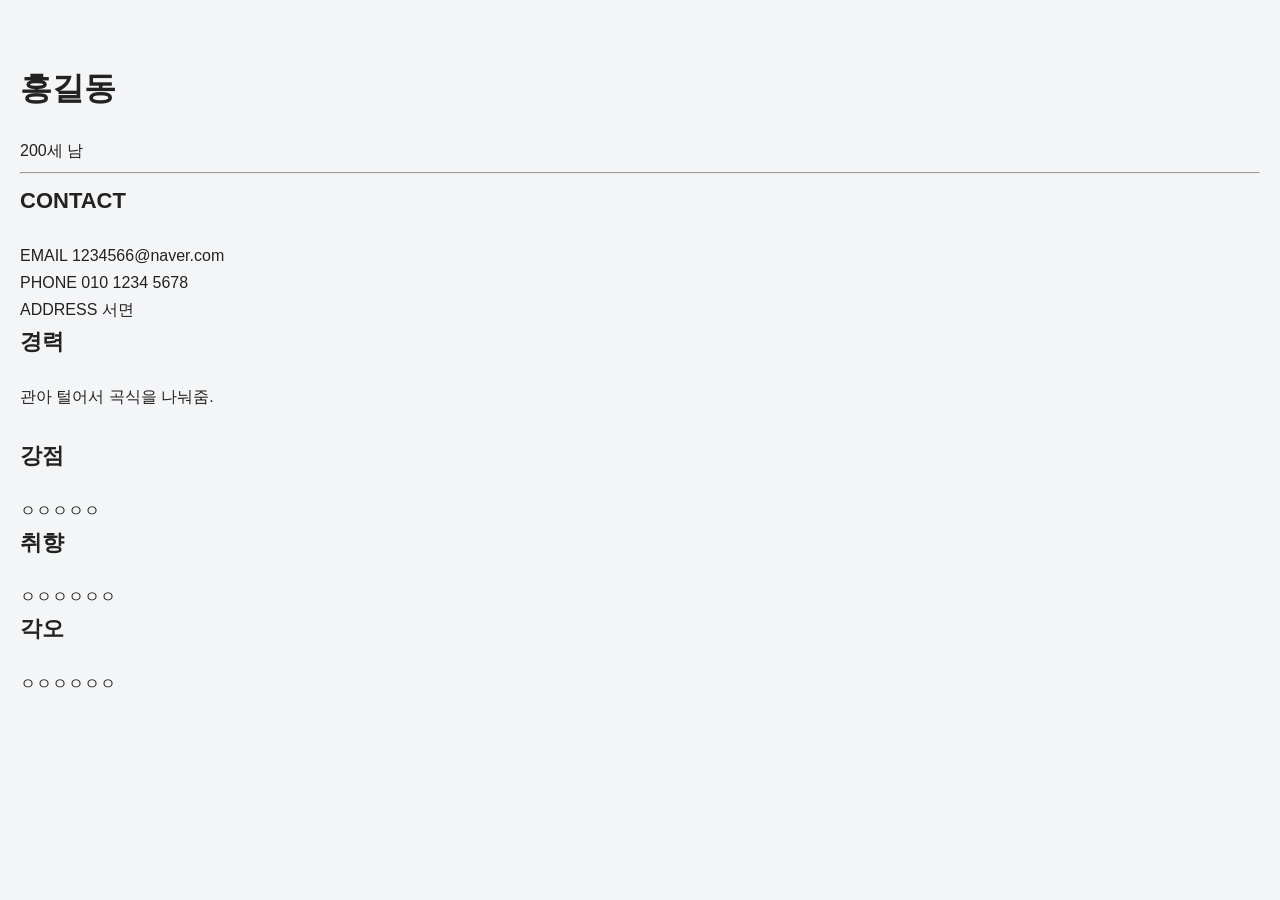
==== index.html @ 50d445d7 "Upadate portfolio" ====
<!DOCTYPE html>
<html lang="ko">

<head>

    <meta charset="UTF-8">

    <meta
        name="viewport"
        content="width=device-width, initial-scale=1.0"
    >

    <title>
        
            홍길동 - Portfolio
        
    </title>

    <!-- Flask에서 사용하는 CSS -->
    <link
        rel="stylesheet"
        href="style.css"
    >

</head>


<body>

<div class="portfolio-container">


    <!-- ========================= -->
    <!-- 이름 -->
    <!-- ========================= -->

    

    <h1 class="profile-name">
        홍길동
    </h1>

    


    <!-- ========================= -->
    <!-- 나이 / 성별 -->
    <!-- ========================= -->

    

    <div class="basic-info">

        

        <span>
            200세
        </span>

        


        

        <span>
            남
        </span>

        

    </div>

    


    <hr>


    <!-- ========================= -->
    <!-- CONTACT -->
    <!-- ========================= -->

    

    <section>

        <h2 class="section-title">
            CONTACT
        </h2>


        

        <div class="contact-row">

            <span class="contact-label">
                EMAIL
            </span>

            <span>
                1234566@naver.com
            </span>

        </div>

        


        

        <div class="contact-row">

            <span class="contact-label">
                PHONE
            </span>

            <span>
                010 1234 5678
            </span>

        </div>

        


        

        <div class="contact-row">

            <span class="contact-label">
                ADDRESS
            </span>

            <span>
                서면 
            </span>

        </div>

        

    </section>

    


    <!-- ========================= -->
    <!-- 경력 -->
    <!-- ========================= -->

    

    <section>

        <h2 class="section-title">
            경력
        </h2>

        <div class="content-text">
            관아 털어서 곡식을 나눠줌. <br><br>
        </div>

    </section>

    


    <!-- ========================= -->
    <!-- 강점 -->
    <!-- ========================= -->

    

    <section>

        <h2 class="section-title">
            강점
        </h2>

        <div class="content-text">
            ㅇㅇㅇㅇㅇ
        </div>

    </section>

    


    <!-- ========================= -->
    <!-- 취향 -->
    <!-- ========================= -->

    

    <section>

        <h2 class="section-title">
            취향
        </h2>

        <div class="content-text">
            ㅇㅇㅇㅇㅇㅇ
        </div>

    </section>

    


    <!-- ========================= -->
    <!-- 각오 -->
    <!-- ========================= -->

    

    <section>

        <h2 class="section-title">
            각오
        </h2>

        <div class="content-text">
            ㅇㅇㅇㅇㅇㅇ
        </div>

    </section>

    


</div>

</body>

</html>
---- style.css ----
* {
    box-sizing: border-box;
}


html {
    scroll-behavior: smooth;
}


body {

    margin: 0;

    padding: 40px 20px;

    background: #f4f5f7;

    color: #222;

    font-family:
        Arial,
        "Noto Sans KR",
        sans-serif;

    line-height: 1.7;

}


.container {

    width: 100%;

    max-width: 850px;

    margin: 0 auto;

}


.card {

    background: white;

    border-radius: 18px;

    padding: 30px;

    margin-bottom: 20px;

    box-shadow:
        0 5px 20px
        rgba(0, 0, 0, 0.06);

}


.profile-header {

    padding: 50px 35px;

}


.profile-label {

    margin: 0 0 10px;

    font-size: 13px;

    font-weight: bold;

    letter-spacing: 3px;

    color: #777;

}


.profile-header h1 {

    margin: 0;

    font-size: 48px;

    line-height: 1.2;

}


.profile-basic {

    margin-top: 12px;

    color: #777;

    font-size: 18px;

}


h2 {

    margin-top: 0;

    margin-bottom: 22px;

    font-size: 22px;

}


.notice {

    padding: 14px 16px;

    margin-top: 20px;

    background: #f4f5f7;

    border-radius: 10px;

    color: #666;

    font-size: 14px;

}


.description {

    color: #777;

    font-size: 14px;

}


.field {

    margin-bottom: 24px;

}


.field:last-child {

    margin-bottom: 0;

}


label {

    display: block;

    margin-bottom: 8px;

    font-weight: bold;

}


input,
textarea {

    width: 100%;

    padding: 13px 15px;

    border: 1px solid #d9dce1;

    border-radius: 10px;

    font-size: 16px;

    font-family: inherit;

    background: white;

}


input:focus,
textarea:focus {

    outline: 3px solid
        rgba(0, 0, 0, 0.08);

    border-color: #777;

}


textarea {

    min-height: 180px;

    resize: vertical;

}


.visibility {

    display: flex;

    gap: 8px;

    margin-top: 10px;

}


.visibility button {

    padding: 8px 16px;

    border: 1px solid #d9dce1;

    border-radius: 8px;

    background: white;

    cursor: pointer;

    font-size: 14px;

}


.visibility button:hover {

    background: #f1f2f4;

}


.visibility button.active {

    background: #222;

    color: white;

    border-color: #222;

}


.action-buttons {

    display: flex;

    flex-wrap: wrap;

    gap: 10px;

}


.action-buttons button {

    min-height: 46px;

    padding: 10px 18px;

    border: none;

    border-radius: 10px;

    cursor: pointer;

    font-size: 15px;

    font-weight: bold;

}


.save-button {

    background: #222;

    color: white;

}


.preview-button {

    background: #e9eaed;

    color: #222;

}


.generate-button {

    background: #555;

    color: white;

}


.action-buttons button:hover {

    opacity: 0.85;

}


.action-buttons button:focus,
.visibility button:focus {

    outline: 3px solid
        rgba(0, 0, 0, 0.25);

    outline-offset: 2px;

}


.contact-item {

    display: flex;

    flex-wrap: wrap;

    gap: 15px;

    padding: 15px 0;

    border-bottom: 1px solid #eee;

}


.contact-item:last-child {

    border-bottom: none;

}


.contact-item strong {

    width: 100px;

    font-size: 13px;

    color: #777;

    letter-spacing: 1px;

}


.contact-item span {

    flex: 1;

}


.content {

    white-space: normal;

}


.private-message {

    color: #888;

}


@media (max-width: 600px) {

    body {

        padding: 20px 12px;

    }


    .card {

        padding: 22px;

        border-radius: 14px;

    }


    .profile-header {

        padding: 35px 22px;

    }


    .profile-header h1 {

        font-size: 36px;

    }


    .action-buttons {

        flex-direction: column;

    }


    .action-buttons button {

        width: 100%;

    }


    .contact-item {

        display: block;

    }


    .contact-item strong {

        display: block;

        width: auto;

        margin-bottom: 4px;

    }

}
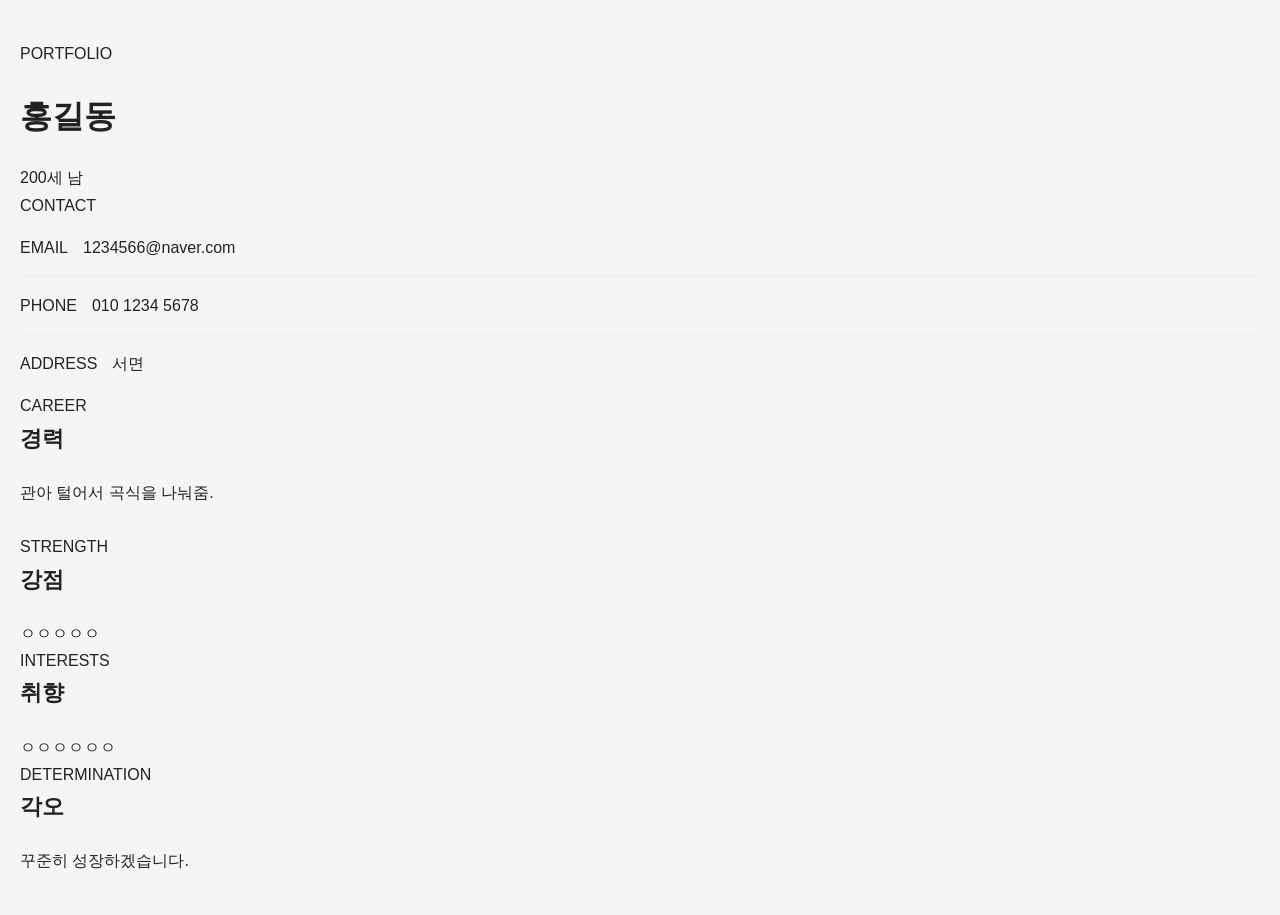
==== commit 6af9662a: "Update public portfolio" ====
--- a/index.html
+++ b/index.html
@@ -16,7 +16,6 @@
         
     </title>
 
-    <!-- Flask에서 사용하는 CSS -->
     <link
         rel="stylesheet"
         href="style.css"
@@ -27,211 +26,248 @@
 
 <body>
 
-<div class="portfolio-container">
-
-
-    <!-- ========================= -->
-    <!-- 이름 -->
-    <!-- ========================= -->
-
-    
-
-    <h1 class="profile-name">
-        홍길동
-    </h1>
-
-    
-
-
-    <!-- ========================= -->
-    <!-- 나이 / 성별 -->
-    <!-- ========================= -->
-
-    
-
-    <div class="basic-info">
-
-        
-
-        <span>
-            200세
-        </span>
-
-        
-
-
-        
-
-        <span>
-            남
-        </span>
-
-        
-
-    </div>
-
-    
-
-
-    <hr>
-
-
-    <!-- ========================= -->
-    <!-- CONTACT -->
-    <!-- ========================= -->
-
-    
-
-    <section>
-
-        <h2 class="section-title">
-            CONTACT
-        </h2>
-
-
-        
-
-        <div class="contact-row">
-
-            <span class="contact-label">
-                EMAIL
-            </span>
-
-            <span>
-                1234566@naver.com
-            </span>
-
-        </div>
-
-        
-
-
-        
-
-        <div class="contact-row">
-
-            <span class="contact-label">
-                PHONE
-            </span>
-
-            <span>
-                010 1234 5678
-            </span>
-
-        </div>
-
-        
-
-
-        
-
-        <div class="contact-row">
-
-            <span class="contact-label">
-                ADDRESS
-            </span>
-
-            <span>
-                서면 
-            </span>
-
-        </div>
-
-        
-
-    </section>
-
-    
-
-
-    <!-- ========================= -->
-    <!-- 경력 -->
-    <!-- ========================= -->
-
-    
-
-    <section>
-
-        <h2 class="section-title">
-            경력
-        </h2>
-
-        <div class="content-text">
-            관아 털어서 곡식을 나눠줌. +<div class="portfolio-page">
+
+    <main class="portfolio-container">
+
+
+        <!-- ========================= -->
+        <!-- 상단 프로필 -->
+        <!-- ========================= -->
+
+        <header class="portfolio-hero">
+
+            <div class="hero-label">
+                PORTFOLIO
+            </div>
+
+
+            
+
+            <h1 class="profile-name">
+                홍길동
+            </h1>
+
+            
+
+
+            
+
+            <div class="basic-info">
+
+                
+
+                <span>
+                    200세
+                </span>
+
+                
+
+
+                
+
+                <span>
+                    남
+                </span>
+
+                
+
+            </div>
+
+            
+
+
+        </header>
+
+
+        <!-- ========================= -->
+        <!-- CONTACT -->
+        <!-- ========================= -->
+
+        
+
+        <section class="portfolio-section">
+
+            <div class="section-label">
+                CONTACT
+            </div>
+
+
+            <div class="contact-list">
+
+
+                
+
+                <div class="contact-item">
+
+                    <div class="contact-label">
+                        EMAIL
+                    </div>
+
+                    <div class="contact-value">
+                        1234566@naver.com
+                    </div>
+
+                </div>
+
+                
+
+
+                
+
+                <div class="contact-item">
+
+                    <div class="contact-label">
+                        PHONE
+                    </div>
+
+                    <div class="contact-value">
+                        010 1234 5678
+                    </div>
+
+                </div>
+
+                
+
+
+                
+
+                <div class="contact-item">
+
+                    <div class="contact-label">
+                        ADDRESS
+                    </div>
+
+                    <div class="contact-value">
+                        서면 
+                    </div>
+
+                </div>
+
+                
+
+
+            </div>
+
+        </section>
+
+        
+
+
+        <!-- ========================= -->
+        <!-- 경력 -->
+        <!-- ========================= -->
+
+        
+
+        <section class="portfolio-section">
+
+            <div class="section-label">
+                CAREER
+            </div>
+
+            <h2>
+                경력
+            </h2>
+
+            <div class="section-content">
+                관아 털어서 곡식을 나눠줌.  <br> <br>
-        </div>
-
-    </section>
-
-    
-
-
-    <!-- ========================= -->
-    <!-- 강점 -->
-    <!-- ========================= -->
-
-    
-
-    <section>
-
-        <h2 class="section-title">
-            강점
-        </h2>
-
-        <div class="content-text">
-            ㅇㅇㅇㅇㅇ
-        </div>
-
-    </section>
-
-    
-
-
-    <!-- ========================= -->
-    <!-- 취향 -->
-    <!-- ========================= -->
-
-    
-
-    <section>
-
-        <h2 class="section-title">
-            취향
-        </h2>
-
-        <div class="content-text">
-            ㅇㅇㅇㅇㅇㅇ
-        </div>
-
-    </section>
-
-    
-
-
-    <!-- ========================= -->
-    <!-- 각오 -->
-    <!-- ========================= -->
-
-    
-
-    <section>
-
-        <h2 class="section-title">
-            각오
-        </h2>
-
-        <div class="content-text">
-            ㅇㅇㅇㅇㅇㅇ
-        </div>
-
-    </section>
-
-    
-
+            </div>
+
+        </section>
+
+        
+
+
+        <!-- ========================= -->
+        <!-- 강점 -->
+        <!-- ========================= -->
+
+        
+
+        <section class="portfolio-section">
+
+            <div class="section-label">
+                STRENGTH
+            </div>
+
+            <h2>
+                강점
+            </h2>
+
+            <div class="section-content">
+                ㅇㅇㅇㅇㅇ
+            </div>
+
+        </section>
+
+        
+
+
+        <!-- ========================= -->
+        <!-- 취향 -->
+        <!-- ========================= -->
+
+        
+
+        <section class="portfolio-section">
+
+            <div class="section-label">
+                INTERESTS
+            </div>
+
+            <h2>
+                취향
+            </h2>
+
+            <div class="section-content">
+                ㅇㅇㅇㅇㅇㅇ
+            </div>
+
+        </section>
+
+        
+
+
+        <!-- ========================= -->
+        <!-- 각오 -->
+        <!-- ========================= -->
+
+        
+
+        <section class="portfolio-section">
+
+            <div class="section-label">
+                DETERMINATION
+            </div>
+
+            <h2>
+                각오
+            </h2>
+
+            <div class="section-content">
+                꾸준히 성장하겠습니다.
+            </div>
+
+        </section>
+
+        
+
+
+        <!-- ========================= -->
+        <!-- 로컬 편집 버튼 -->
+        <!-- ========================= -->
+
+        
+
+
+    </main>
 
 </div>
 
+
 </body>
 
 </html>
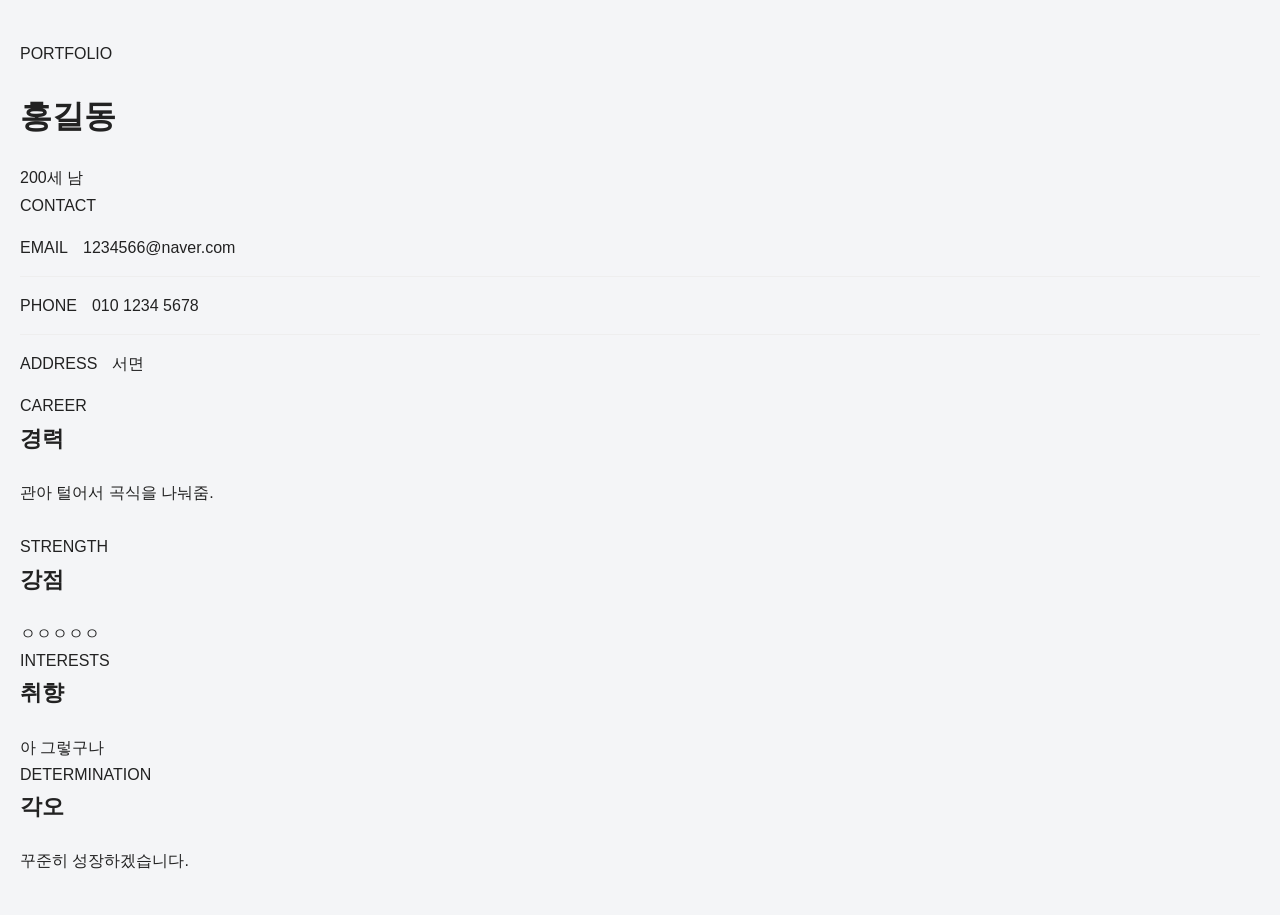
==== commit 826a45c9: "Update public portfolio" ====
--- a/index.html
+++ b/index.html
@@ -223,7 +223,7 @@
             </h2>
 
             <div class="section-content">
-                ㅇㅇㅇㅇㅇㅇ
+                아 그렇구나
             </div>
 
         </section>
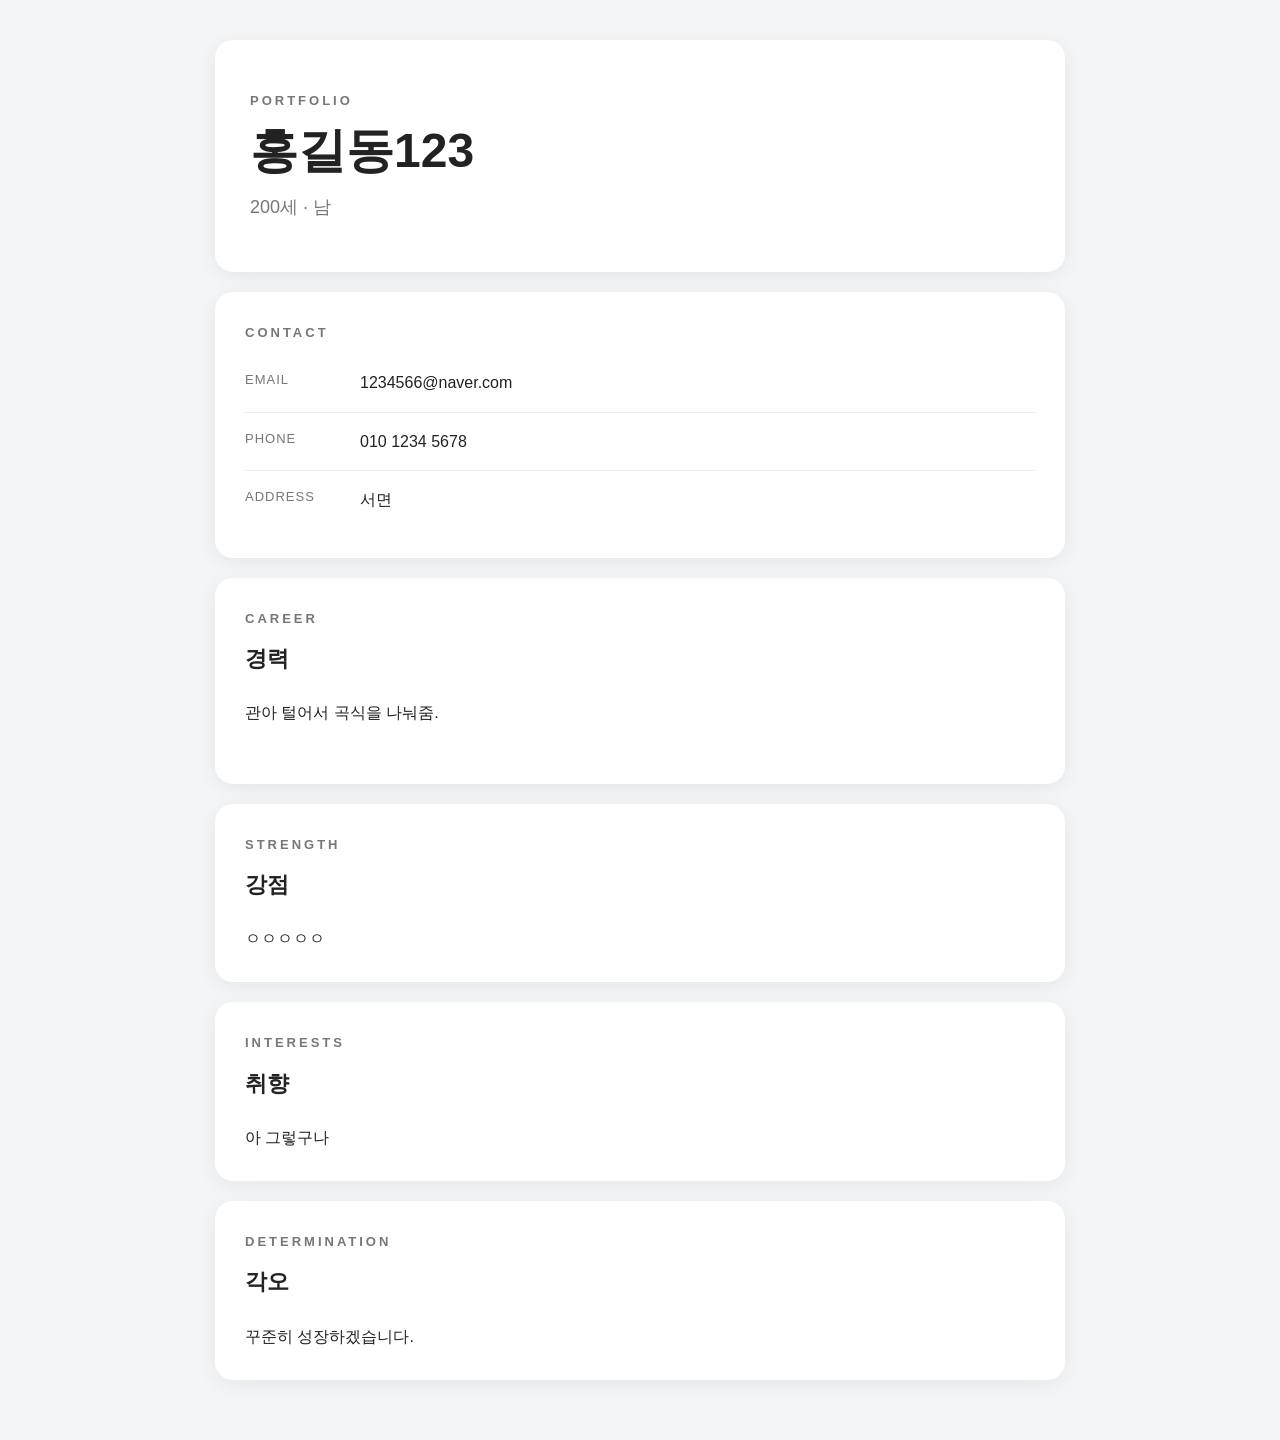
==== commit c4f18ec8: "Update public portfolio" ====
--- a/index.html
+++ b/index.html
@@ -12,7 +12,7 @@
 
     <title>
         
-            홍길동 - Portfolio
+            홍길동123 - Portfolio
         
     </title>
 
@@ -45,7 +45,7 @@
             
 
             <h1 class="profile-name">
-                홍길동
+                홍길동123
             </h1>
 
             
--- a/style.css
+++ b/style.css
@@ -2,444 +2,345 @@
     box-sizing: border-box;
 }
 
-
 html {
     scroll-behavior: smooth;
 }
 
-
 body {
-
     margin: 0;
-
     padding: 40px 20px;
-
     background: #f4f5f7;
-
     color: #222;
-
-    font-family:
-        Arial,
-        "Noto Sans KR",
-        sans-serif;
-
+    font-family: Arial, "Noto Sans KR", sans-serif;
     line-height: 1.7;
-
-}
-
+}
 
 .container {
-
     width: 100%;
-
     max-width: 850px;
-
     margin: 0 auto;
-
-}
-
+}
 
 .card {
-
     background: white;
-
     border-radius: 18px;
-
     padding: 30px;
-
     margin-bottom: 20px;
-
-    box-shadow:
-        0 5px 20px
-        rgba(0, 0, 0, 0.06);
-
-}
-
+    box-shadow: 0 5px 20px rgba(0, 0, 0, 0.06);
+}
 
 .profile-header {
-
     padding: 50px 35px;
-
-}
-
+}
 
 .profile-label {
-
     margin: 0 0 10px;
-
     font-size: 13px;
-
     font-weight: bold;
-
     letter-spacing: 3px;
-
-    color: #777;
-
-}
-
+    color: #777;
+}
 
 .profile-header h1 {
-
     margin: 0;
-
     font-size: 48px;
-
     line-height: 1.2;
-
-}
-
+}
 
 .profile-basic {
-
     margin-top: 12px;
-
-    color: #777;
-
+    color: #777;
     font-size: 18px;
-
-}
-
+}
 
 h2 {
-
     margin-top: 0;
-
     margin-bottom: 22px;
-
     font-size: 22px;
-
-}
-
+}
 
 .notice {
-
     padding: 14px 16px;
-
     margin-top: 20px;
-
     background: #f4f5f7;
-
     border-radius: 10px;
-
     color: #666;
-
     font-size: 14px;
-
-}
-
+}
 
 .description {
-
-    color: #777;
-
+    color: #777;
     font-size: 14px;
-
-}
-
+}
 
 .field {
-
     margin-bottom: 24px;
-
-}
-
+}
 
 .field:last-child {
-
     margin-bottom: 0;
-
-}
-
+}
 
 label {
-
     display: block;
-
     margin-bottom: 8px;
-
     font-weight: bold;
-
-}
-
+}
 
 input,
 textarea {
-
     width: 100%;
-
     padding: 13px 15px;
-
     border: 1px solid #d9dce1;
-
     border-radius: 10px;
-
     font-size: 16px;
-
     font-family: inherit;
-
     background: white;
-
-}
-
+}
 
 input:focus,
 textarea:focus {
-
-    outline: 3px solid
-        rgba(0, 0, 0, 0.08);
-
+    outline: 3px solid rgba(0, 0, 0, 0.08);
     border-color: #777;
-
-}
-
+}
 
 textarea {
-
     min-height: 180px;
-
     resize: vertical;
-
-}
-
+}
 
 .visibility {
-
     display: flex;
-
     gap: 8px;
-
     margin-top: 10px;
-
-}
-
+}
 
 .visibility button {
-
     padding: 8px 16px;
-
     border: 1px solid #d9dce1;
-
     border-radius: 8px;
-
     background: white;
-
     cursor: pointer;
-
     font-size: 14px;
-
-}
-
+}
 
 .visibility button:hover {
-
     background: #f1f2f4;
-
-}
-
+}
 
 .visibility button.active {
-
     background: #222;
-
     color: white;
-
     border-color: #222;
-
-}
-
+}
 
 .action-buttons {
-
     display: flex;
-
     flex-wrap: wrap;
-
     gap: 10px;
-
-}
-
+}
 
 .action-buttons button {
-
     min-height: 46px;
-
     padding: 10px 18px;
-
     border: none;
-
     border-radius: 10px;
-
     cursor: pointer;
-
     font-size: 15px;
-
     font-weight: bold;
-
-}
-
+}
 
 .save-button {
-
     background: #222;
-
     color: white;
-
-}
-
+}
 
 .preview-button {
-
     background: #e9eaed;
-
     color: #222;
-
-}
-
+}
 
 .generate-button {
-
     background: #555;
-
     color: white;
-
-}
-
+}
 
 .action-buttons button:hover {
-
     opacity: 0.85;
-
-}
-
+}
 
 .action-buttons button:focus,
 .visibility button:focus {
-
-    outline: 3px solid
-        rgba(0, 0, 0, 0.25);
-
+    outline: 3px solid rgba(0, 0, 0, 0.25);
     outline-offset: 2px;
-
-}
-
+}
 
 .contact-item {
-
     display: flex;
-
     flex-wrap: wrap;
-
     gap: 15px;
-
     padding: 15px 0;
-
     border-bottom: 1px solid #eee;
-
-}
-
+}
 
 .contact-item:last-child {
-
     border-bottom: none;
-
-}
-
+}
 
 .contact-item strong {
-
     width: 100px;
-
     font-size: 13px;
-
-    color: #777;
-
+    color: #777;
     letter-spacing: 1px;
-
-}
-
+}
 
 .contact-item span {
-
     flex: 1;
-
-}
-
+}
 
 .content {
-
     white-space: normal;
-
-}
-
+}
 
 .private-message {
-
     color: #888;
-
-}
-
+}
 
 @media (max-width: 600px) {
-
     body {
-
         padding: 20px 12px;
-
-    }
-
+    }
 
     .card {
-
         padding: 22px;
-
         border-radius: 14px;
-
-    }
-
+    }
 
     .profile-header {
-
         padding: 35px 22px;
-
-    }
-
+    }
 
     .profile-header h1 {
-
         font-size: 36px;
-
-    }
-
+    }
 
     .action-buttons {
-
         flex-direction: column;
-
-    }
-
+    }
 
     .action-buttons button {
-
         width: 100%;
-
-    }
-
+    }
 
     .contact-item {
-
         display: block;
-
-    }
-
+    }
 
     .contact-item strong {
-
         display: block;
-
         width: auto;
-
         margin-bottom: 4px;
-
-    }
-
-}+    }
+}
+
+/* ===== 공개 포트폴리오 페이지 ===== */
+
+.portfolio-page {
+    width: 100%;
+}
+
+.portfolio-container {
+    width: 100%;
+    max-width: 850px;
+    margin: 0 auto;
+}
+
+.portfolio-hero,
+.portfolio-section {
+    background: white;
+    border-radius: 18px;
+    padding: 30px;
+    margin-bottom: 20px;
+    box-shadow: 0 5px 20px rgba(0, 0, 0, 0.06);
+}
+
+.portfolio-hero {
+    padding: 50px 35px;
+}
+
+.hero-label,
+.section-label {
+    font-size: 13px;
+    font-weight: bold;
+    letter-spacing: 3px;
+    color: #777;
+    margin-bottom: 10px;
+}
+
+.profile-name {
+    margin: 0;
+    font-size: 48px;
+    line-height: 1.2;
+}
+
+.basic-info {
+    margin-top: 12px;
+    color: #777;
+    font-size: 18px;
+}
+
+.basic-info span:not(:last-child)::after {
+    content: " · ";
+}
+
+.portfolio-section h2 {
+    margin-top: 0;
+    margin-bottom: 22px;
+    font-size: 22px;
+}
+
+.contact-list .contact-item {
+    display: flex;
+    flex-wrap: wrap;
+    gap: 15px;
+    padding: 15px 0;
+    border-bottom: 1px solid #eee;
+}
+
+.contact-list .contact-item:last-child {
+    border-bottom: none;
+}
+
+.contact-label {
+    width: 100px;
+    font-size: 13px;
+    color: #777;
+    letter-spacing: 1px;
+}
+
+.contact-value {
+    flex: 1;
+}
+
+.section-content {
+    white-space: normal;
+    margin-top: 10px;
+}
+
+@media (max-width: 600px) {
+    .portfolio-hero,
+    .portfolio-section {
+        padding: 22px;
+        border-radius: 14px;
+    }
+
+    .contact-list .contact-item {
+        display: block;
+    }
+
+    .contact-label {
+        display: block;
+        width: auto;
+        margin-bottom: 4px;
+    }
+}
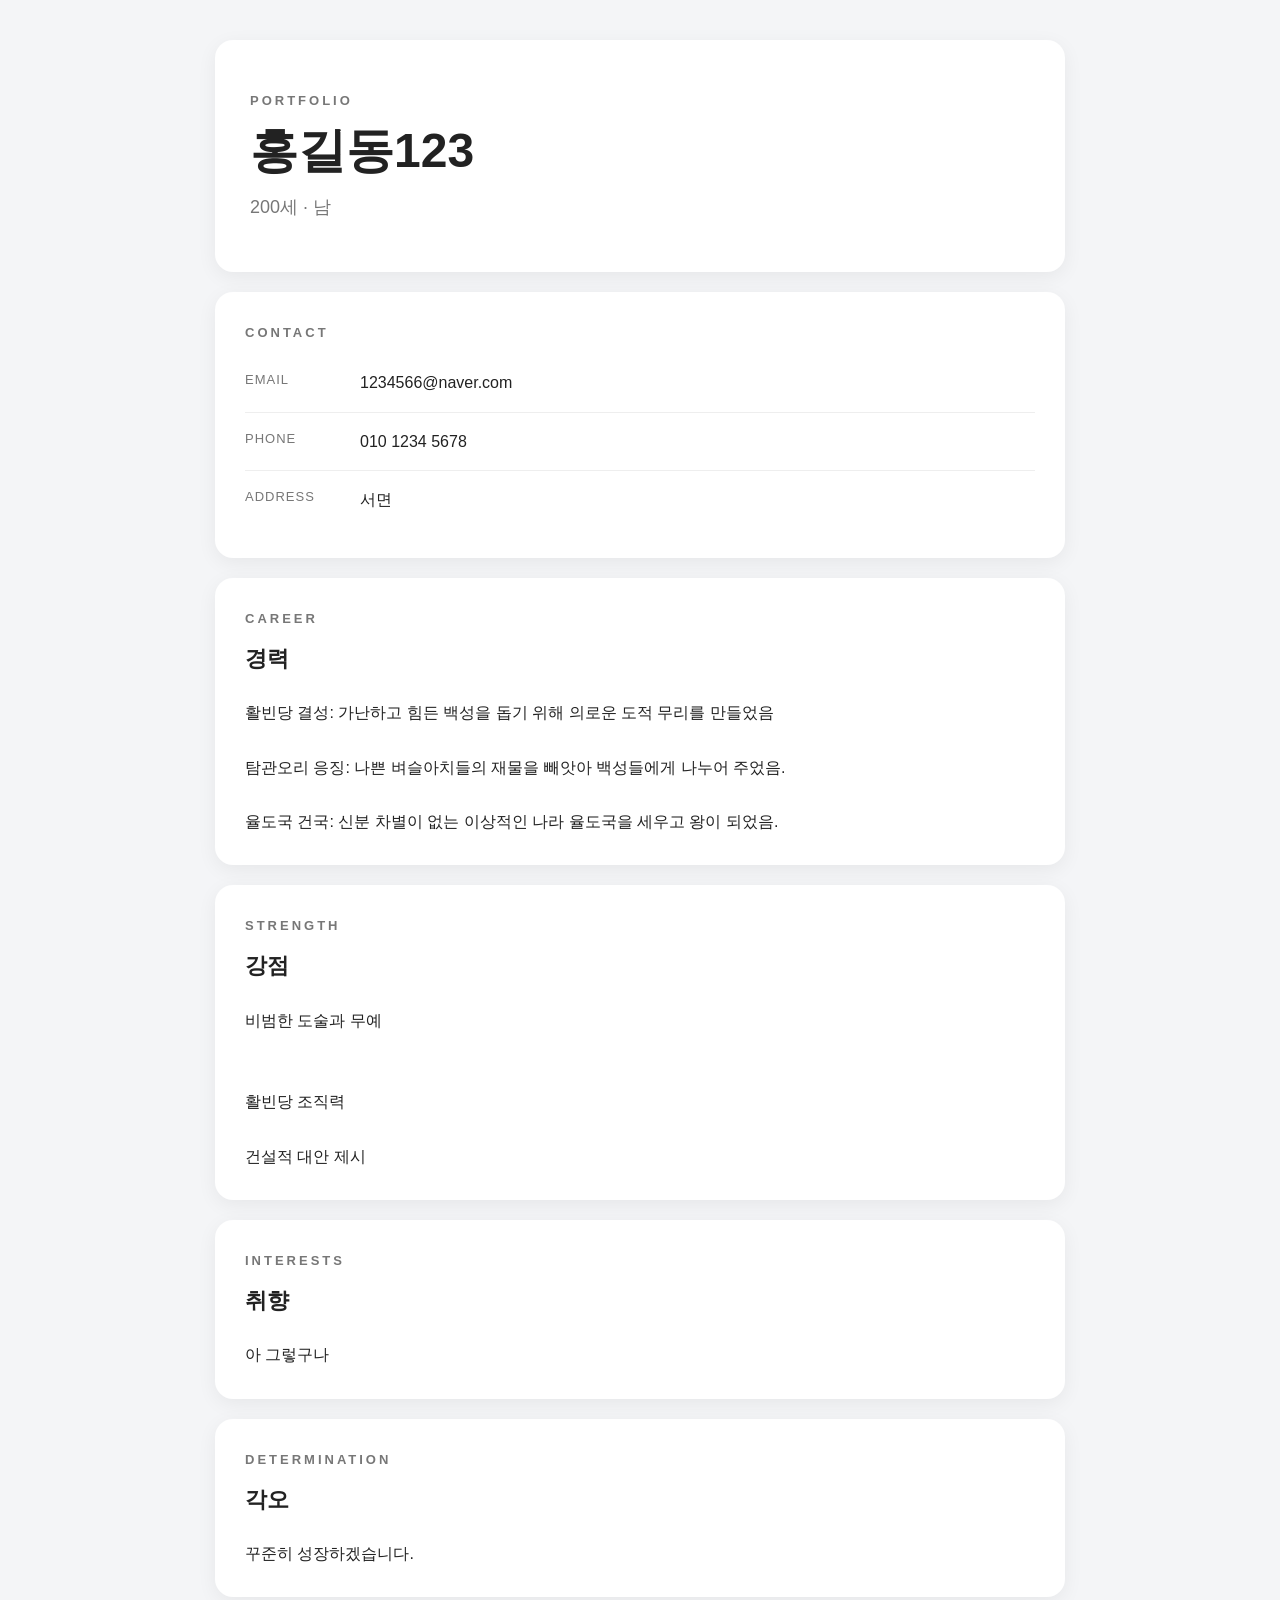
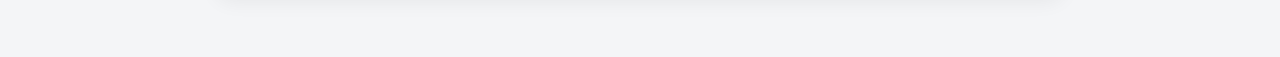
==== commit 31ac011e: "Update public portfolio" ====
--- a/index.html
+++ b/index.html
@@ -171,8 +171,11 @@
             </h2>
 
             <div class="section-content">
-                관아 털어서 곡식을 나눠줌. -<br>+                활빈당 결성: 가난하고 힘든 백성을 돕기 위해 의로운 도적 무리를 만들었음+<br>+<br>탐관오리 응징: 나쁜 벼슬아치들의 재물을 빼앗아 백성들에게 나누어 주었음.+<br>+<br>율도국 건국: 신분 차별이 없는 이상적인 나라 율도국을 세우고 왕이 되었음. <br>
             </div>
 
@@ -198,7 +201,12 @@
             </h2>
 
             <div class="section-content">
-                ㅇㅇㅇㅇㅇ
+                비범한 도술과 무예+<br>+<br>+<br>활빈당 조직력+<br>+<br>건설적 대안 제시
             </div>
 
         </section>
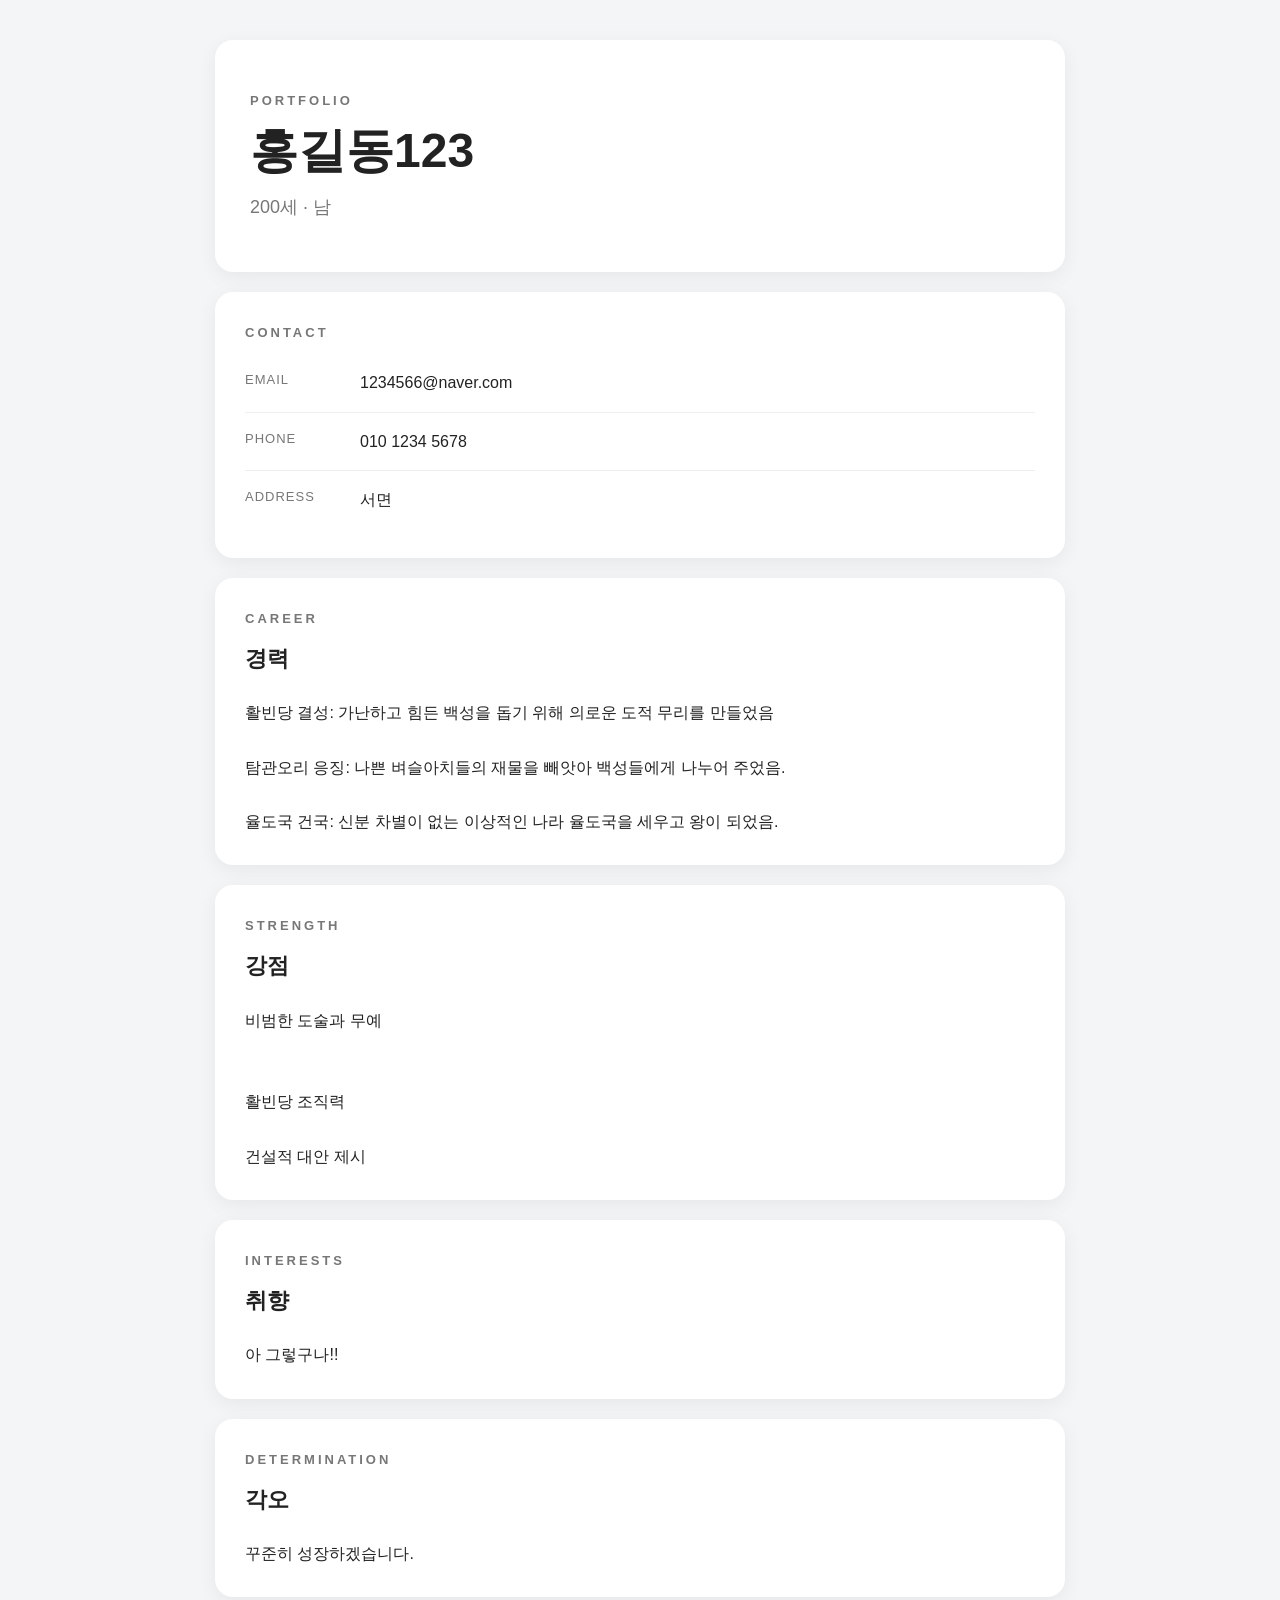
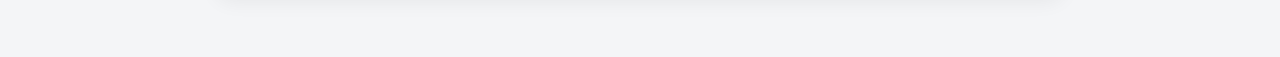
==== commit 47a66963: "Update public portfolio" ====
--- a/index.html
+++ b/index.html
@@ -231,7 +231,7 @@
             </h2>
 
             <div class="section-content">
-                아 그렇구나
+                아 그렇구나!!
             </div>
 
         </section>
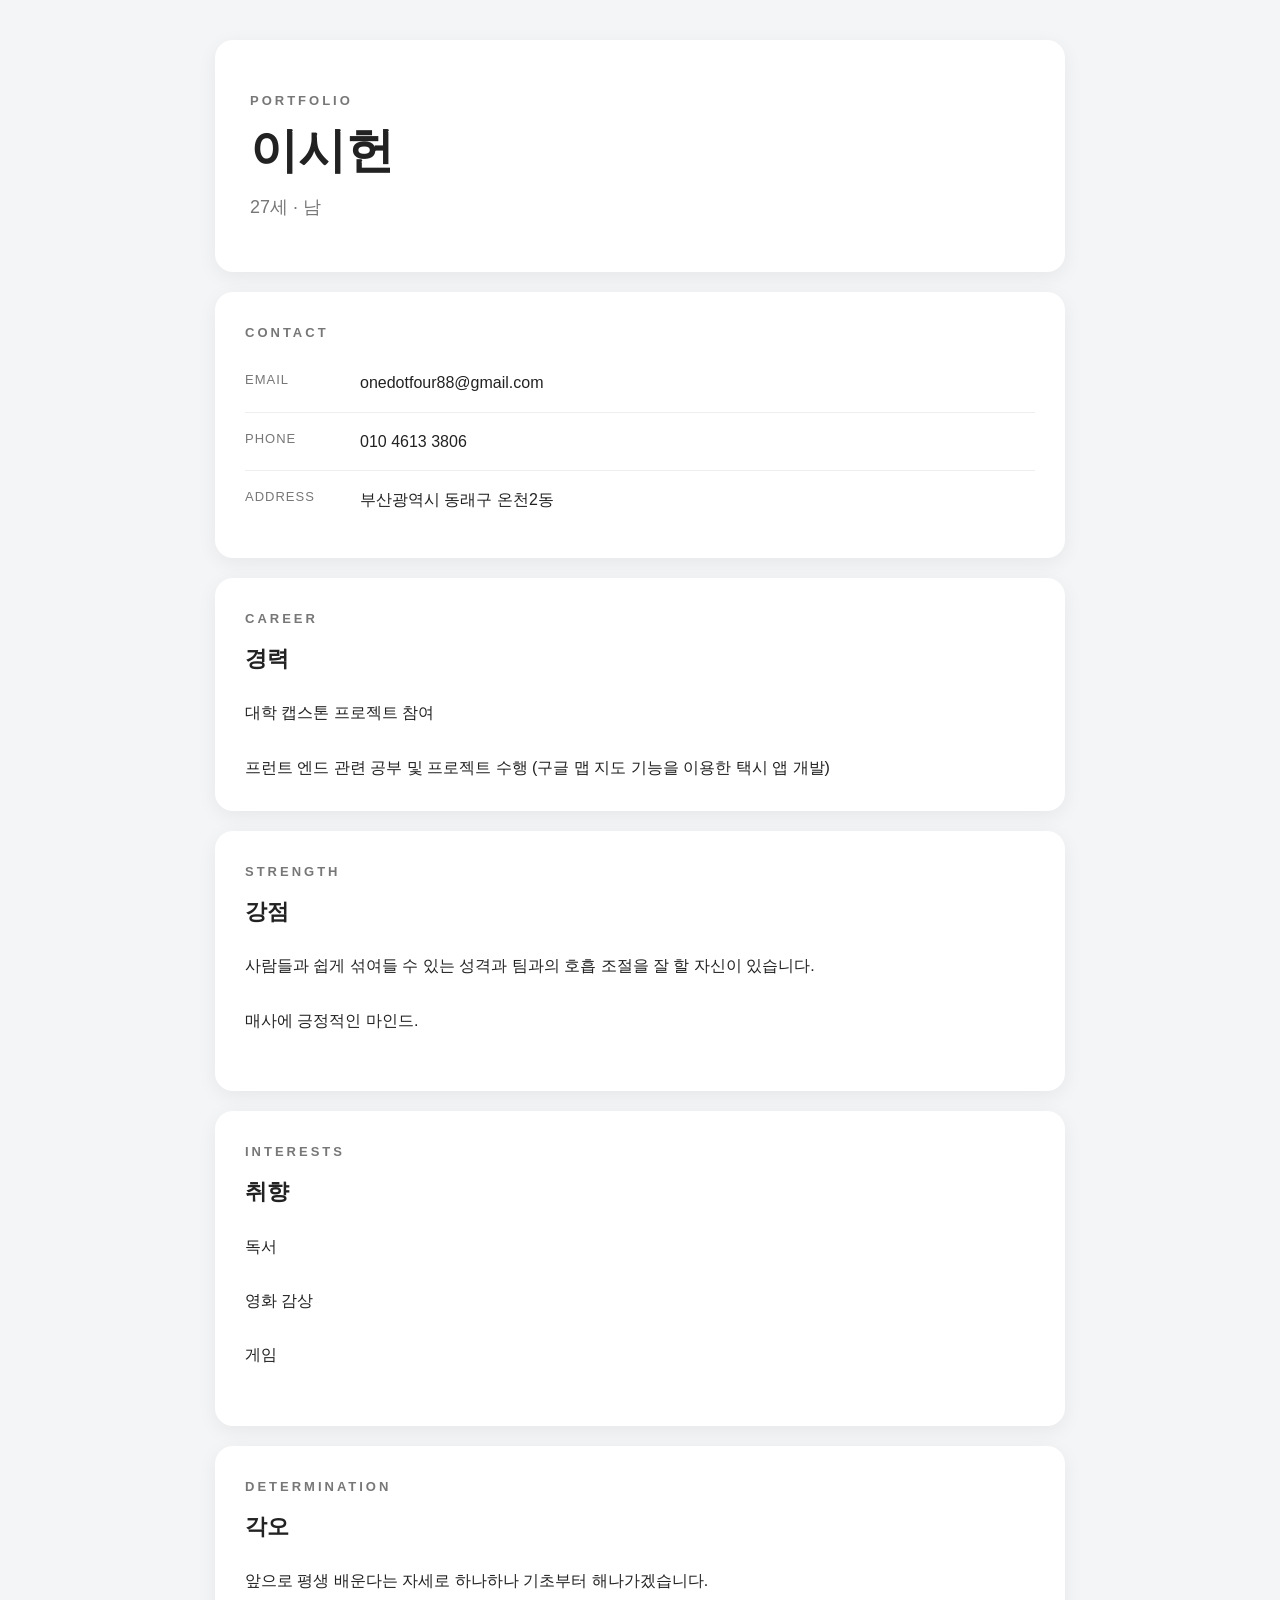
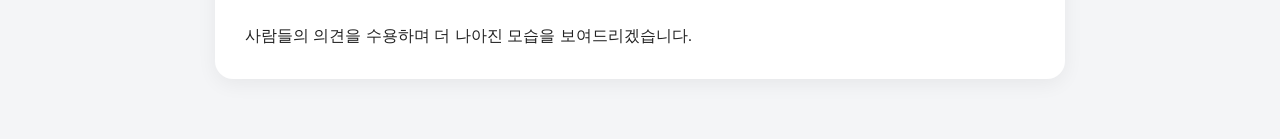
==== commit 79b1074b: "Update public portfolio" ====
--- a/index.html
+++ b/index.html
@@ -12,7 +12,7 @@
 
     <title>
         
-            홍길동123 - Portfolio
+            이시헌 - Portfolio
         
     </title>
 
@@ -45,7 +45,7 @@
             
 
             <h1 class="profile-name">
-                홍길동123
+                이시헌
             </h1>
 
             
@@ -58,7 +58,7 @@
                 
 
                 <span>
-                    200세
+                    27세
                 </span>
 
                 
@@ -105,7 +105,7 @@
                     </div>
 
                     <div class="contact-value">
-                        1234566@naver.com
+                        onedotfour88@gmail.com
                     </div>
 
                 </div>
@@ -122,7 +122,7 @@
                     </div>
 
                     <div class="contact-value">
-                        010 1234 5678
+                        010 4613 3806
                     </div>
 
                 </div>
@@ -139,7 +139,7 @@
                     </div>
 
                     <div class="contact-value">
-                        서면 
+                        부산광역시 동래구 온천2동
                     </div>
 
                 </div>
@@ -171,11 +171,37 @@
             </h2>
 
             <div class="section-content">
-                활빈당 결성: 가난하고 힘든 백성을 돕기 위해 의로운 도적 무리를 만들었음-<br>-<br>탐관오리 응징: 나쁜 벼슬아치들의 재물을 빼앗아 백성들에게 나누어 주었음.-<br>-<br>율도국 건국: 신분 차별이 없는 이상적인 나라 율도국을 세우고 왕이 되었음.+                대학 캡스톤 프로젝트 참여 +<br>+<br>프런트 엔드 관련 공부 및 프로젝트 수행 (구글 맵 지도 기능을 이용한 택시 앱 개발)  
+            </div>
+
+        </section>
+
+        
+
+
+        <!-- ========================= -->
+        <!-- 강점 -->
+        <!-- ========================= -->
+
+        
+
+        <section class="portfolio-section">
+
+            <div class="section-label">
+                STRENGTH
+            </div>
+
+            <h2>
+                강점
+            </h2>
+
+            <div class="section-content">
+                사람들과 쉽게 섞여들 수 있는 성격과 팀과의 호흡 조절을 잘 할 자신이 있습니다. +<br>+<br>매사에 긍정적인 마인드. +<br> <br>
             </div>
 
@@ -185,36 +211,6 @@
 
 
         <!-- ========================= -->
-        <!-- 강점 -->
-        <!-- ========================= -->
-
-        
-
-        <section class="portfolio-section">
-
-            <div class="section-label">
-                STRENGTH
-            </div>
-
-            <h2>
-                강점
-            </h2>
-
-            <div class="section-content">
-                비범한 도술과 무예-<br>-<br>-<br>활빈당 조직력-<br>-<br>건설적 대안 제시
-            </div>
-
-        </section>
-
-        
-
-
-        <!-- ========================= -->
         <!-- 취향 -->
         <!-- ========================= -->
 
@@ -231,7 +227,13 @@
             </h2>
 
             <div class="section-content">
-                아 그렇구나!!
+                독서 +<br>+<br>영화 감상 +<br>+<br>게임 +<br>+<br>
             </div>
 
         </section>
@@ -256,7 +258,9 @@
             </h2>
 
             <div class="section-content">
-                꾸준히 성장하겠습니다.
+                앞으로 평생 배운다는 자세로 하나하나 기초부터 해나가겠습니다. +<br>+<br>사람들의 의견을 수용하며 더 나아진 모습을 보여드리겠습니다.
             </div>
 
         </section>
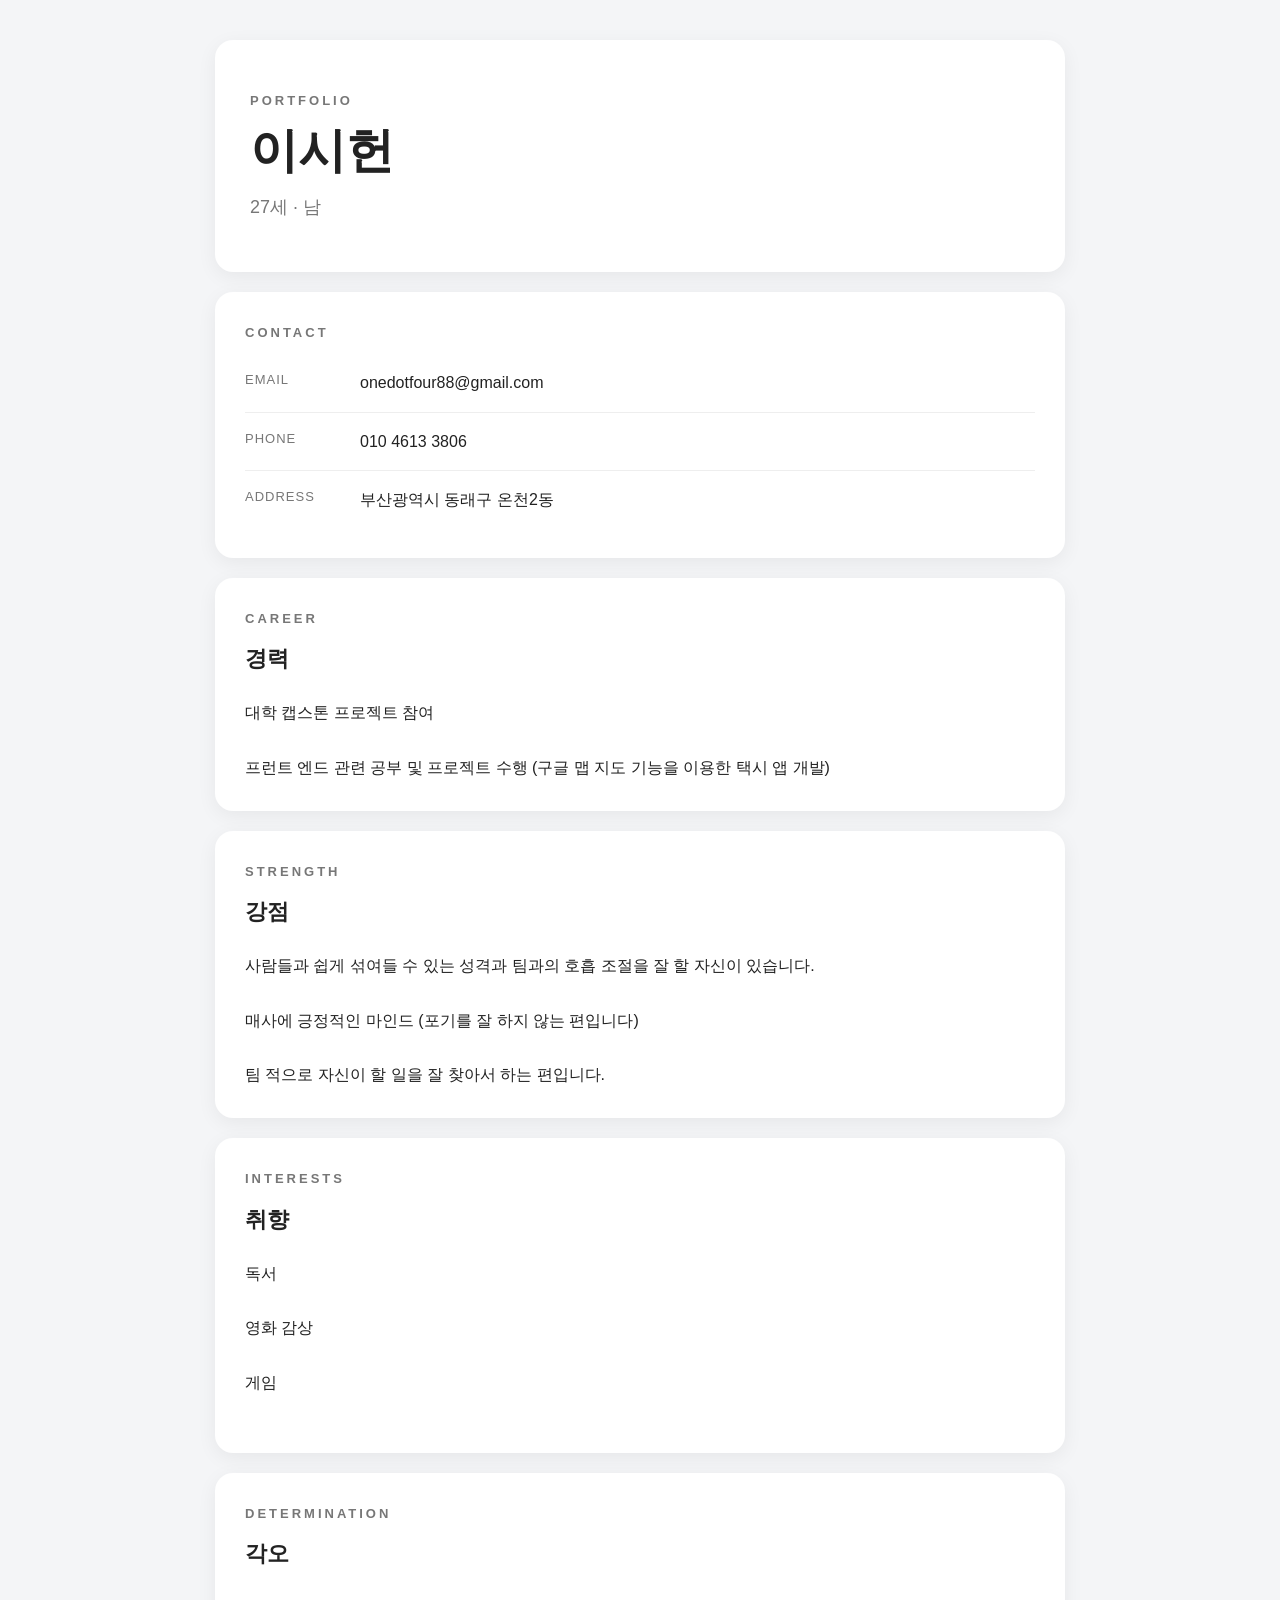
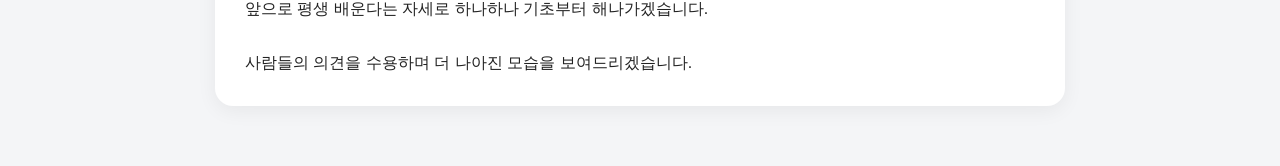
==== commit 3566cc52: "Update public portfolio" ====
--- a/index.html
+++ b/index.html
@@ -200,8 +200,9 @@
             <div class="section-content">
                 사람들과 쉽게 섞여들 수 있는 성격과 팀과의 호흡 조절을 잘 할 자신이 있습니다.  <br>-<br>매사에 긍정적인 마인드. -<br>+<br>매사에 긍정적인 마인드 (포기를 잘 하지 않는 편입니다) +<br>+<br>팀 적으로 자신이 할 일을 잘 찾아서 하는 편입니다. <br>
             </div>
 
